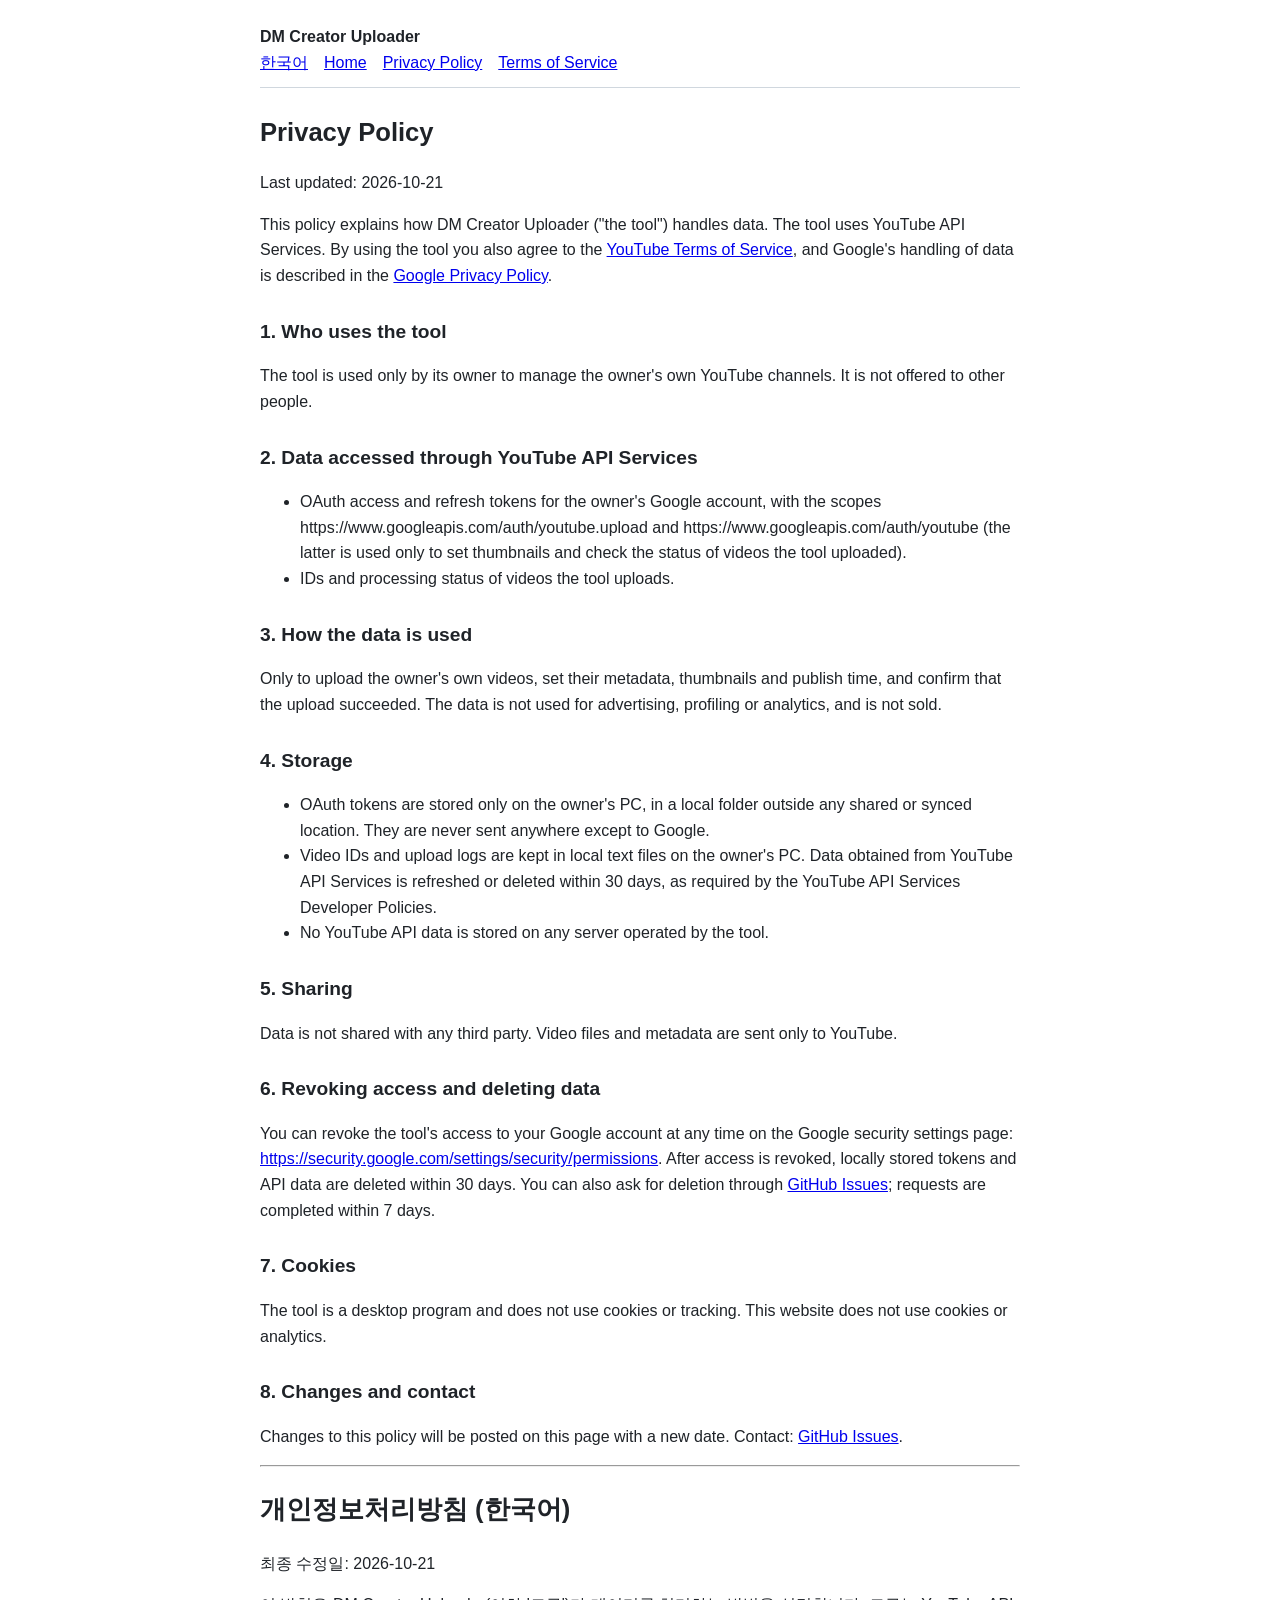
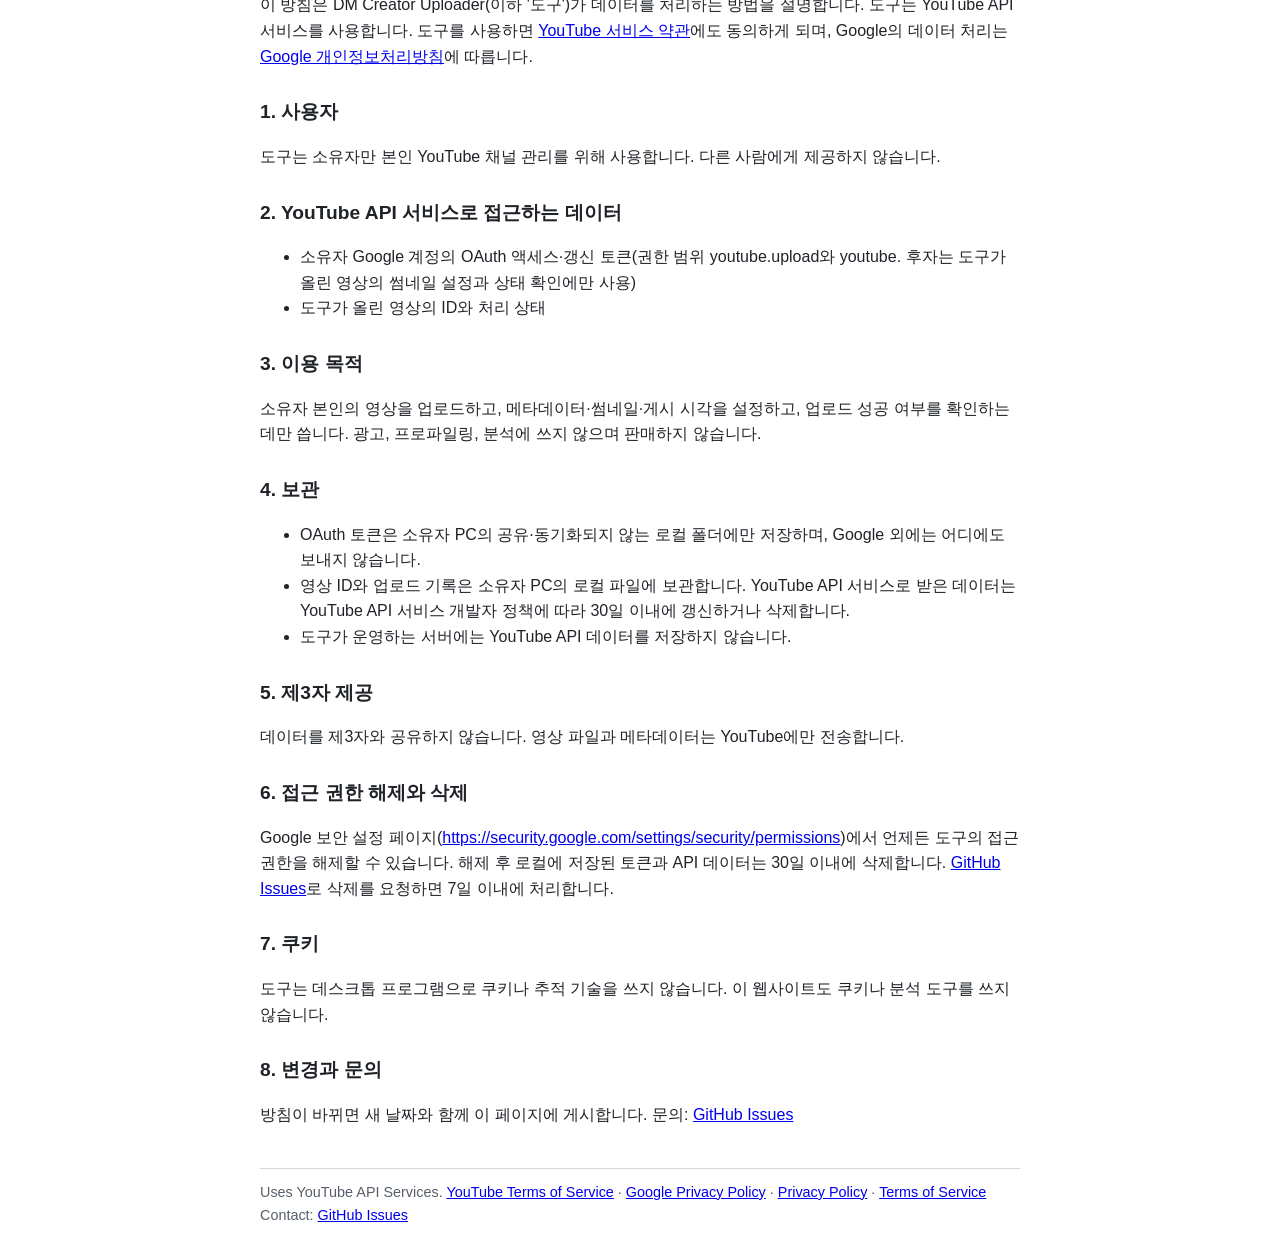
==== privacy.html @ beb3954a "Add site pages for YouTube API compliance audit Co-Authored-By: Claude Opus 5.5 (1M context) <norepl" ====
<!doctype html><html lang="en"><head><meta charset="utf-8"><meta name="viewport" content="width=device-width,initial-scale=1"><title>Privacy Policy</title><link rel="stylesheet" href="style.css"></head><body>
<header><strong>DM Creator Uploader</strong><nav><a href="#ko">한국어</a><a href="index.html">Home</a><a href="privacy.html">Privacy Policy</a><a href="terms.html">Terms of Service</a></nav></header>
<h1>Privacy Policy</h1>
<p>Last updated: 2026-10-21</p>
<p>This policy explains how DM Creator Uploader ("the tool") handles data. The tool uses YouTube API Services. By using the tool you also agree to the <a href="https://www.youtube.com/t/terms">YouTube Terms of Service</a>, and Google's handling of data is described in the <a href="http://www.google.com/policies/privacy">Google Privacy Policy</a>.</p>
<h2>1. Who uses the tool</h2>
<p>The tool is used only by its owner to manage the owner's own YouTube channels. It is not offered to other people.</p>
<h2>2. Data accessed through YouTube API Services</h2>
<ul>
<li>OAuth access and refresh tokens for the owner's Google account, with the scopes https://www.googleapis.com/auth/youtube.upload and https://www.googleapis.com/auth/youtube (the latter is used only to set thumbnails and check the status of videos the tool uploaded).</li>
<li>IDs and processing status of videos the tool uploads.</li>
</ul>
<h2>3. How the data is used</h2>
<p>Only to upload the owner's own videos, set their metadata, thumbnails and publish time, and confirm that the upload succeeded. The data is not used for advertising, profiling or analytics, and is not sold.</p>
<h2>4. Storage</h2>
<ul>
<li>OAuth tokens are stored only on the owner's PC, in a local folder outside any shared or synced location. They are never sent anywhere except to Google.</li>
<li>Video IDs and upload logs are kept in local text files on the owner's PC. Data obtained from YouTube API Services is refreshed or deleted within 30 days, as required by the YouTube API Services Developer Policies.</li>
<li>No YouTube API data is stored on any server operated by the tool.</li>
</ul>
<h2>5. Sharing</h2>
<p>Data is not shared with any third party. Video files and metadata are sent only to YouTube.</p>
<h2>6. Revoking access and deleting data</h2>
<p>You can revoke the tool's access to your Google account at any time on the Google security settings page: <a href="https://security.google.com/settings/security/permissions">https://security.google.com/settings/security/permissions</a>. After access is revoked, locally stored tokens and API data are deleted within 30 days. You can also ask for deletion through <a href="https://github.com/Dm0408/creator-uploader/issues">GitHub Issues</a>; requests are completed within 7 days.</p>
<h2>7. Cookies</h2>
<p>The tool is a desktop program and does not use cookies or tracking. This website does not use cookies or analytics.</p>
<h2>8. Changes and contact</h2>
<p>Changes to this policy will be posted on this page with a new date. Contact: <a href="https://github.com/Dm0408/creator-uploader/issues">GitHub Issues</a>.</p>
<hr><section lang="ko" id="ko"><h1>개인정보처리방침 (한국어)</h1>
<p>최종 수정일: 2026-10-21</p>
<p>이 방침은 DM Creator Uploader(이하 '도구')가 데이터를 처리하는 방법을 설명합니다. 도구는 YouTube API 서비스를 사용합니다. 도구를 사용하면 <a href="https://www.youtube.com/t/terms">YouTube 서비스 약관</a>에도 동의하게 되며, Google의 데이터 처리는 <a href="http://www.google.com/policies/privacy">Google 개인정보처리방침</a>에 따릅니다.</p>
<h2>1. 사용자</h2><p>도구는 소유자만 본인 YouTube 채널 관리를 위해 사용합니다. 다른 사람에게 제공하지 않습니다.</p>
<h2>2. YouTube API 서비스로 접근하는 데이터</h2><ul>
<li>소유자 Google 계정의 OAuth 액세스·갱신 토큰(권한 범위 youtube.upload와 youtube. 후자는 도구가 올린 영상의 썸네일 설정과 상태 확인에만 사용)</li>
<li>도구가 올린 영상의 ID와 처리 상태</li></ul>
<h2>3. 이용 목적</h2><p>소유자 본인의 영상을 업로드하고, 메타데이터·썸네일·게시 시각을 설정하고, 업로드 성공 여부를 확인하는 데만 씁니다. 광고, 프로파일링, 분석에 쓰지 않으며 판매하지 않습니다.</p>
<h2>4. 보관</h2><ul>
<li>OAuth 토큰은 소유자 PC의 공유·동기화되지 않는 로컬 폴더에만 저장하며, Google 외에는 어디에도 보내지 않습니다.</li>
<li>영상 ID와 업로드 기록은 소유자 PC의 로컬 파일에 보관합니다. YouTube API 서비스로 받은 데이터는 YouTube API 서비스 개발자 정책에 따라 30일 이내에 갱신하거나 삭제합니다.</li>
<li>도구가 운영하는 서버에는 YouTube API 데이터를 저장하지 않습니다.</li></ul>
<h2>5. 제3자 제공</h2><p>데이터를 제3자와 공유하지 않습니다. 영상 파일과 메타데이터는 YouTube에만 전송합니다.</p>
<h2>6. 접근 권한 해제와 삭제</h2><p>Google 보안 설정 페이지(<a href="https://security.google.com/settings/security/permissions">https://security.google.com/settings/security/permissions</a>)에서 언제든 도구의 접근 권한을 해제할 수 있습니다. 해제 후 로컬에 저장된 토큰과 API 데이터는 30일 이내에 삭제합니다. <a href="https://github.com/Dm0408/creator-uploader/issues">GitHub Issues</a>로 삭제를 요청하면 7일 이내에 처리합니다.</p>
<h2>7. 쿠키</h2><p>도구는 데스크톱 프로그램으로 쿠키나 추적 기술을 쓰지 않습니다. 이 웹사이트도 쿠키나 분석 도구를 쓰지 않습니다.</p>
<h2>8. 변경과 문의</h2><p>방침이 바뀌면 새 날짜와 함께 이 페이지에 게시합니다. 문의: <a href="https://github.com/Dm0408/creator-uploader/issues">GitHub Issues</a></p></section>
<footer>Uses YouTube API Services. <a href="https://www.youtube.com/t/terms">YouTube Terms of Service</a> · <a href="http://www.google.com/policies/privacy">Google Privacy Policy</a> · <a href="privacy.html">Privacy Policy</a> · <a href="terms.html">Terms of Service</a><br>Contact: <a href="https://github.com/Dm0408/creator-uploader/issues">GitHub Issues</a></footer>
</body></html>
---- style.css ----
body{font-family:-apple-system,Segoe UI,Roboto,"Noto Sans KR",sans-serif;max-width:760px;margin:0 auto;padding:24px 16px;line-height:1.6;color:#1f2328;background:#fff}
header{border-bottom:1px solid #d0d7de;margin-bottom:24px;padding-bottom:12px}
nav a{margin-right:16px}
h1{font-size:1.6rem}h2{font-size:1.2rem;margin-top:28px}
footer{border-top:1px solid #d0d7de;margin-top:40px;padding-top:12px;font-size:.9rem;color:#57606a}
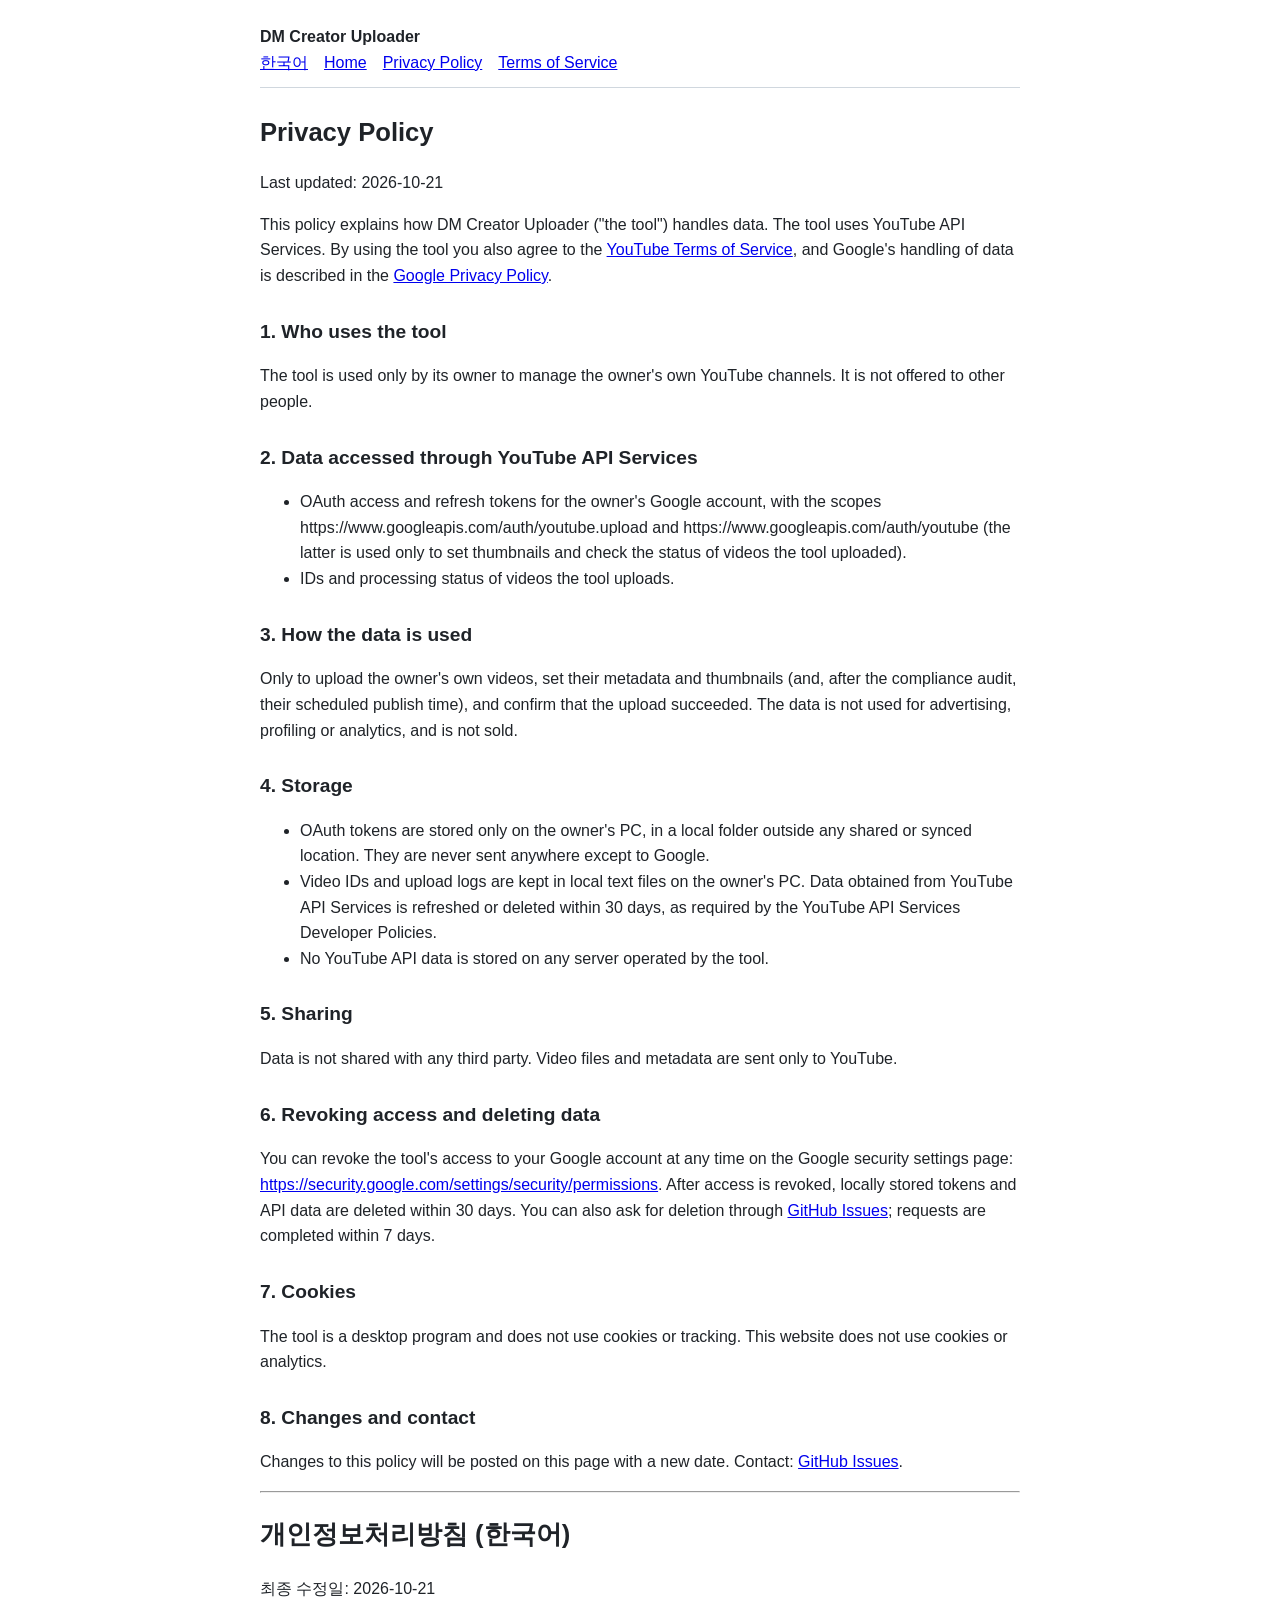
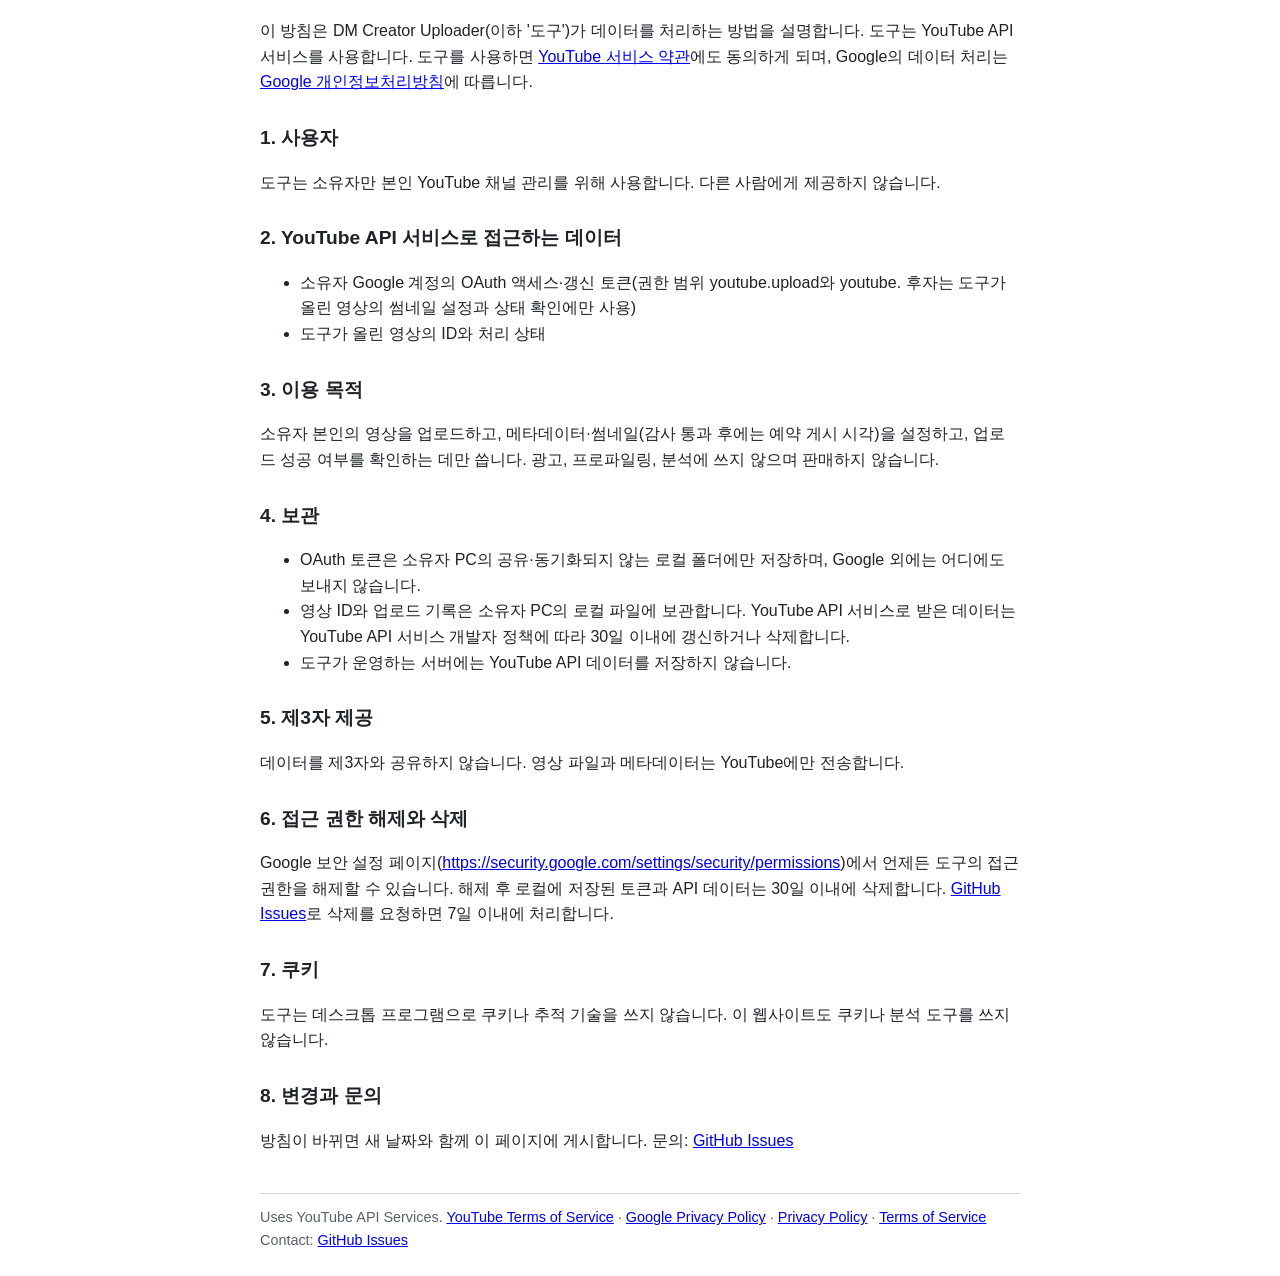
==== commit c882fa01: "Describe current private-only upload behavior until audit Co-Authored-By: Claude Opus 5.5 (1M contex" ====
--- a/privacy.html
+++ b/privacy.html
@@ -11,7 +11,7 @@
 <li>IDs and processing status of videos the tool uploads.</li>
 </ul>
 <h2>3. How the data is used</h2>
-<p>Only to upload the owner's own videos, set their metadata, thumbnails and publish time, and confirm that the upload succeeded. The data is not used for advertising, profiling or analytics, and is not sold.</p>
+<p>Only to upload the owner's own videos, set their metadata and thumbnails (and, after the compliance audit, their scheduled publish time), and confirm that the upload succeeded. The data is not used for advertising, profiling or analytics, and is not sold.</p>
 <h2>4. Storage</h2>
 <ul>
 <li>OAuth tokens are stored only on the owner's PC, in a local folder outside any shared or synced location. They are never sent anywhere except to Google.</li>
@@ -33,7 +33,7 @@
 <h2>2. YouTube API 서비스로 접근하는 데이터</h2><ul>
 <li>소유자 Google 계정의 OAuth 액세스·갱신 토큰(권한 범위 youtube.upload와 youtube. 후자는 도구가 올린 영상의 썸네일 설정과 상태 확인에만 사용)</li>
 <li>도구가 올린 영상의 ID와 처리 상태</li></ul>
-<h2>3. 이용 목적</h2><p>소유자 본인의 영상을 업로드하고, 메타데이터·썸네일·게시 시각을 설정하고, 업로드 성공 여부를 확인하는 데만 씁니다. 광고, 프로파일링, 분석에 쓰지 않으며 판매하지 않습니다.</p>
+<h2>3. 이용 목적</h2><p>소유자 본인의 영상을 업로드하고, 메타데이터·썸네일(감사 통과 후에는 예약 게시 시각)을 설정하고, 업로드 성공 여부를 확인하는 데만 씁니다. 광고, 프로파일링, 분석에 쓰지 않으며 판매하지 않습니다.</p>
 <h2>4. 보관</h2><ul>
 <li>OAuth 토큰은 소유자 PC의 공유·동기화되지 않는 로컬 폴더에만 저장하며, Google 외에는 어디에도 보내지 않습니다.</li>
 <li>영상 ID와 업로드 기록은 소유자 PC의 로컬 파일에 보관합니다. YouTube API 서비스로 받은 데이터는 YouTube API 서비스 개발자 정책에 따라 30일 이내에 갱신하거나 삭제합니다.</li>
